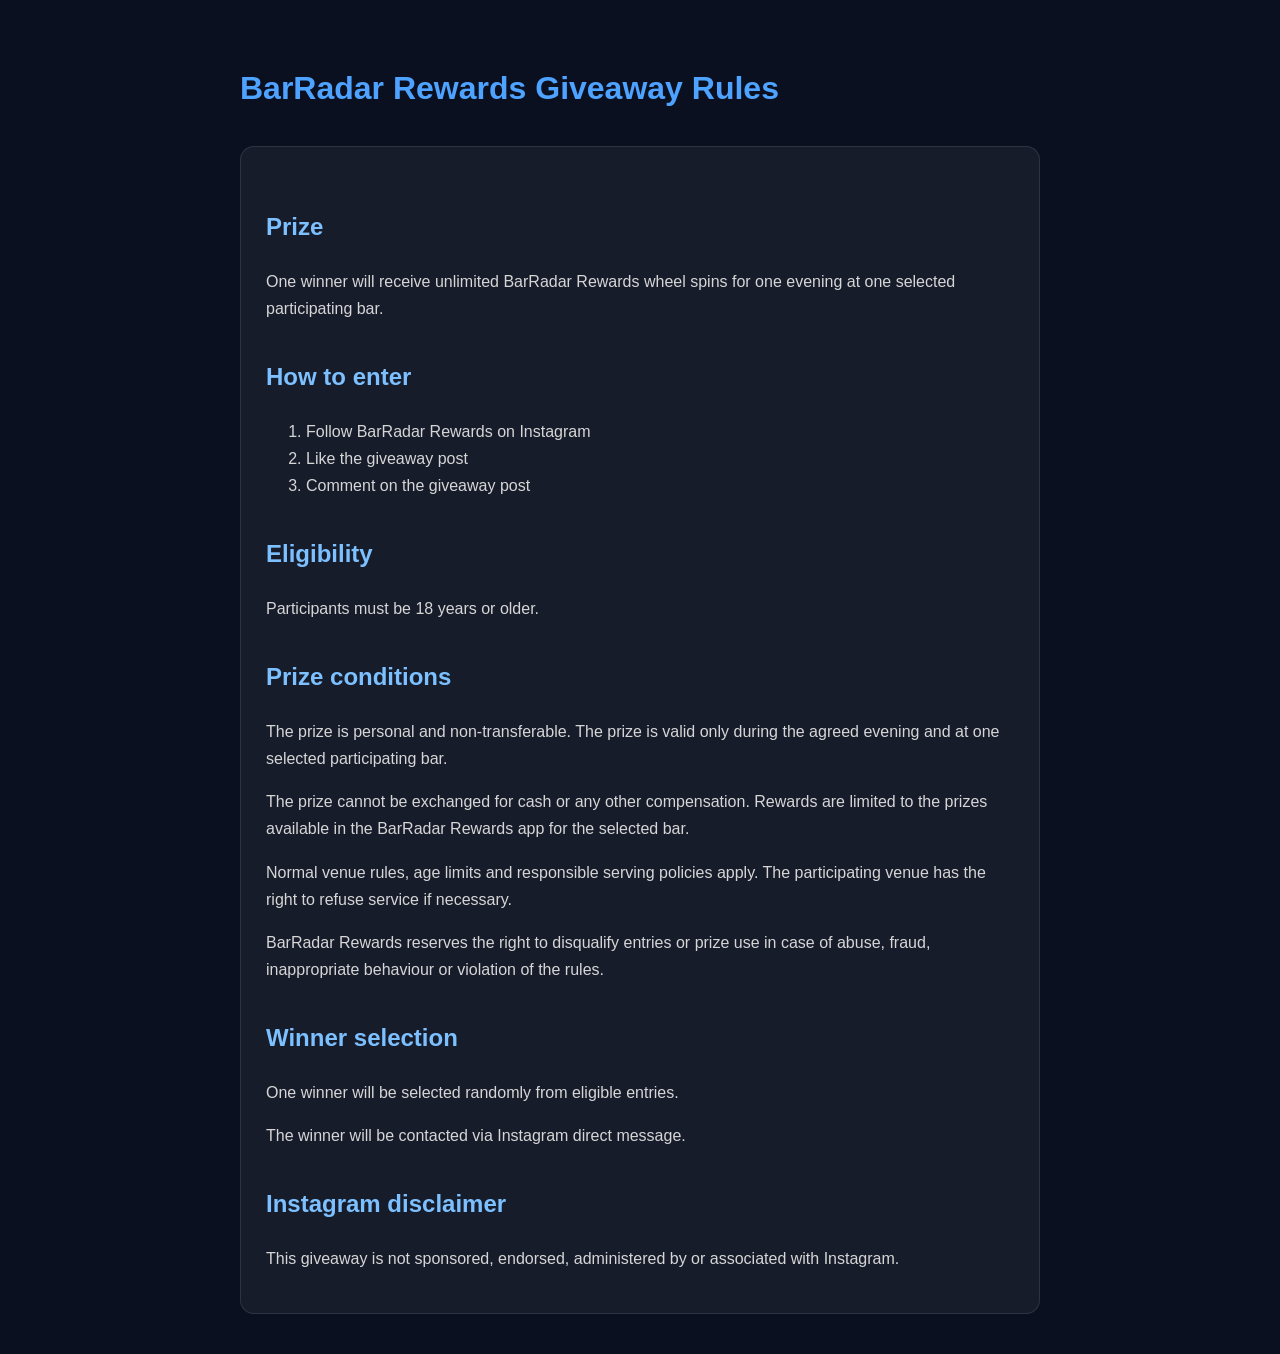
==== giveaway.html @ ea18601d "Create giveaway.html" ====
<!DOCTYPE html>
<html lang="en">
<head>
  <meta charset="UTF-8" />
  <meta name="viewport" content="width=device-width, initial-scale=1.0"/>
  <title>BarRadar Rewards Giveaway Rules</title>

  <style>
    body {
      background: #0b1020;
      color: white;
      font-family: Arial, sans-serif;
      line-height: 1.7;
      margin: 0;
      padding: 40px 20px;
    }

    .container {
      max-width: 800px;
      margin: auto;
    }

    h1 {
      color: #4da3ff;
      margin-bottom: 30px;
    }

    h2 {
      color: #7cc0ff;
      margin-top: 35px;
    }

    p, li {
      color: #d6d6d6;
    }

    a {
      color: #4da3ff;
    }

    .box {
      background: rgba(255,255,255,0.05);
      border: 1px solid rgba(255,255,255,0.1);
      border-radius: 14px;
      padding: 25px;
      margin-top: 20px;
    }
  </style>
</head>

<body>

<div class="container">

  <h1>BarRadar Rewards Giveaway Rules</h1>

  <div class="box">

    <h2>Prize</h2>
    <p>
      One winner will receive unlimited BarRadar Rewards wheel spins
      for one evening at one selected participating bar.
    </p>

    <h2>How to enter</h2>
    <ol>
      <li>Follow BarRadar Rewards on Instagram</li>
      <li>Like the giveaway post</li>
      <li>Comment on the giveaway post</li>
    </ol>

    <h2>Eligibility</h2>
    <p>Participants must be 18 years or older.</p>

    <h2>Prize conditions</h2>
    <p>
      The prize is personal and non-transferable.
      The prize is valid only during the agreed evening
      and at one selected participating bar.
    </p>

    <p>
      The prize cannot be exchanged for cash or any other compensation.
      Rewards are limited to the prizes available in the BarRadar Rewards app
      for the selected bar.
    </p>

    <p>
      Normal venue rules, age limits and responsible serving policies apply.
      The participating venue has the right to refuse service if necessary.
    </p>

    <p>
      BarRadar Rewards reserves the right to disqualify entries or prize use
      in case of abuse, fraud, inappropriate behaviour or violation of the rules.
    </p>

    <h2>Winner selection</h2>
    <p>
      One winner will be selected randomly from eligible entries.
    </p>

    <p>
      The winner will be contacted via Instagram direct message.
    </p>

    <h2>Instagram disclaimer</h2>
    <p>
      This giveaway is not sponsored, endorsed, administered by
      or associated with Instagram.
    </p>

  </div>

</div>

</body>
</html>
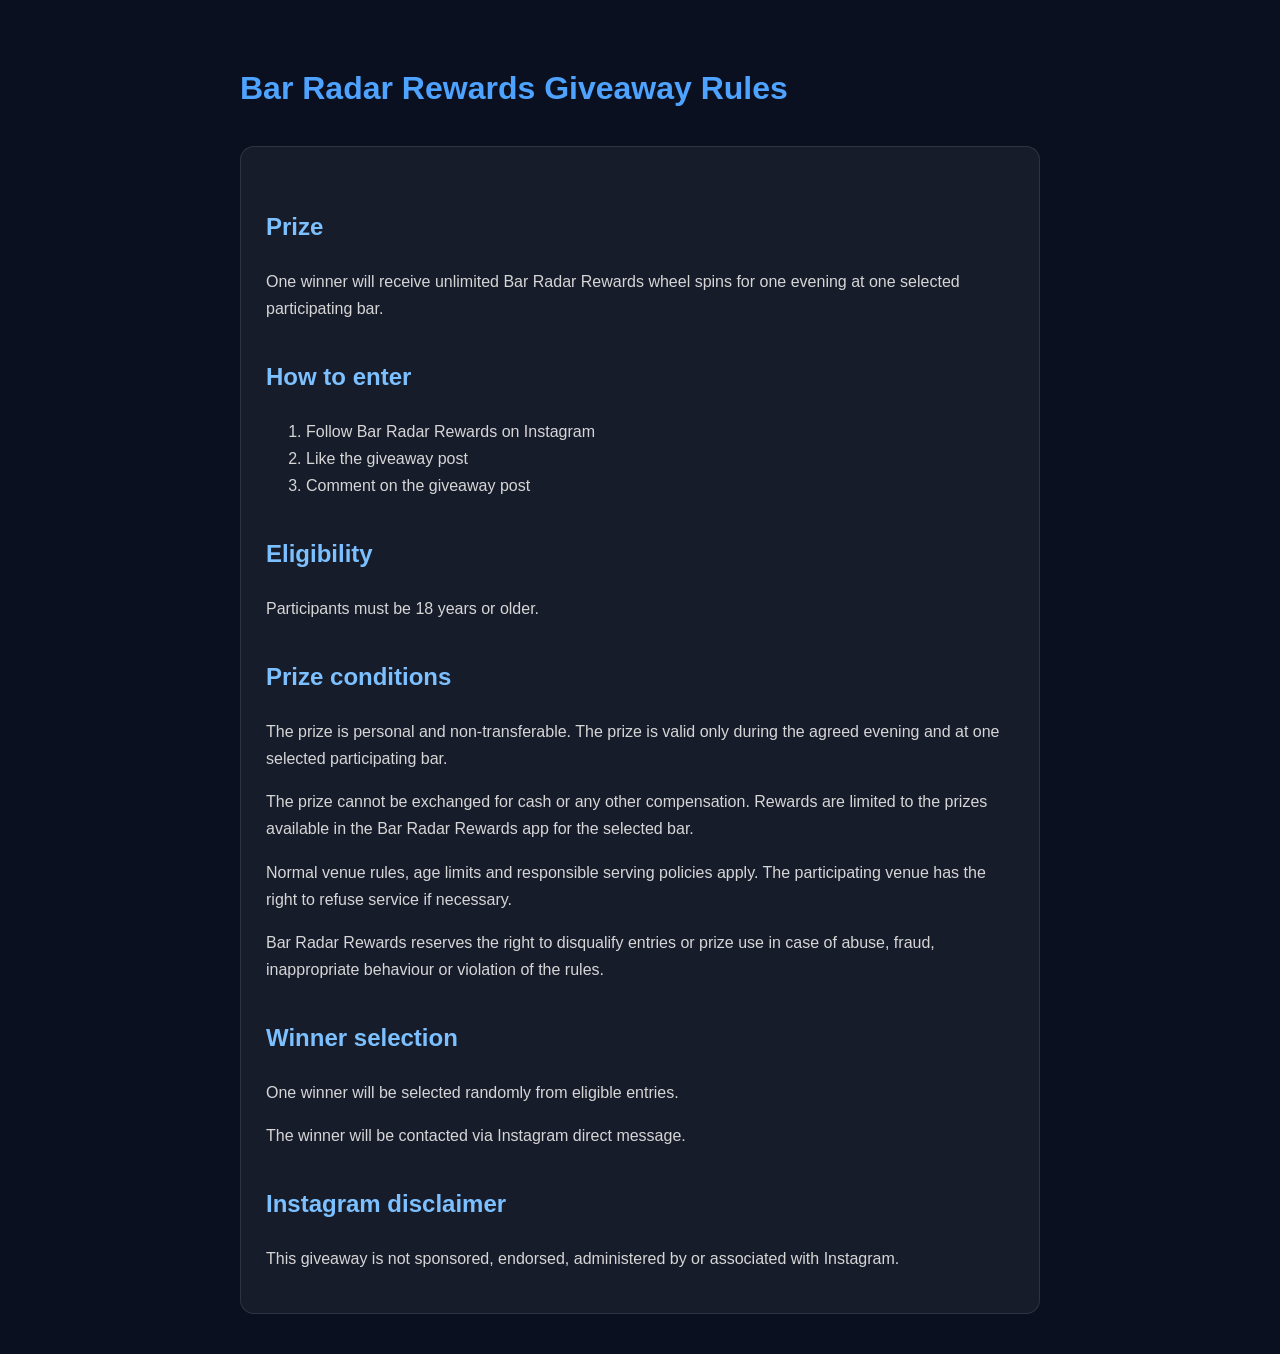
==== commit a9856937: "Update giveaway.html" ====
--- a/giveaway.html
+++ b/giveaway.html
@@ -3,7 +3,7 @@
 <head>
   <meta charset="UTF-8" />
   <meta name="viewport" content="width=device-width, initial-scale=1.0"/>
-  <title>BarRadar Rewards Giveaway Rules</title>
+  <title>Bar Radar Rewards Giveaway Rules</title>
 
   <style>
     body {
@@ -52,25 +52,27 @@
 
 <div class="container">
 
-  <h1>BarRadar Rewards Giveaway Rules</h1>
+  <h1>Bar Radar Rewards Giveaway Rules</h1>
 
   <div class="box">
 
     <h2>Prize</h2>
     <p>
-      One winner will receive unlimited BarRadar Rewards wheel spins
+      One winner will receive unlimited Bar Radar Rewards wheel spins
       for one evening at one selected participating bar.
     </p>
 
     <h2>How to enter</h2>
     <ol>
-      <li>Follow BarRadar Rewards on Instagram</li>
+      <li>Follow Bar Radar Rewards on Instagram</li>
       <li>Like the giveaway post</li>
       <li>Comment on the giveaway post</li>
     </ol>
 
     <h2>Eligibility</h2>
-    <p>Participants must be 18 years or older.</p>
+    <p>
+      Participants must be 18 years or older.
+    </p>
 
     <h2>Prize conditions</h2>
     <p>
@@ -81,8 +83,8 @@
 
     <p>
       The prize cannot be exchanged for cash or any other compensation.
-      Rewards are limited to the prizes available in the BarRadar Rewards app
-      for the selected bar.
+      Rewards are limited to the prizes available in the
+      Bar Radar Rewards app for the selected bar.
     </p>
 
     <p>
@@ -91,7 +93,7 @@
     </p>
 
     <p>
-      BarRadar Rewards reserves the right to disqualify entries or prize use
+      Bar Radar Rewards reserves the right to disqualify entries or prize use
       in case of abuse, fraud, inappropriate behaviour or violation of the rules.
     </p>
 
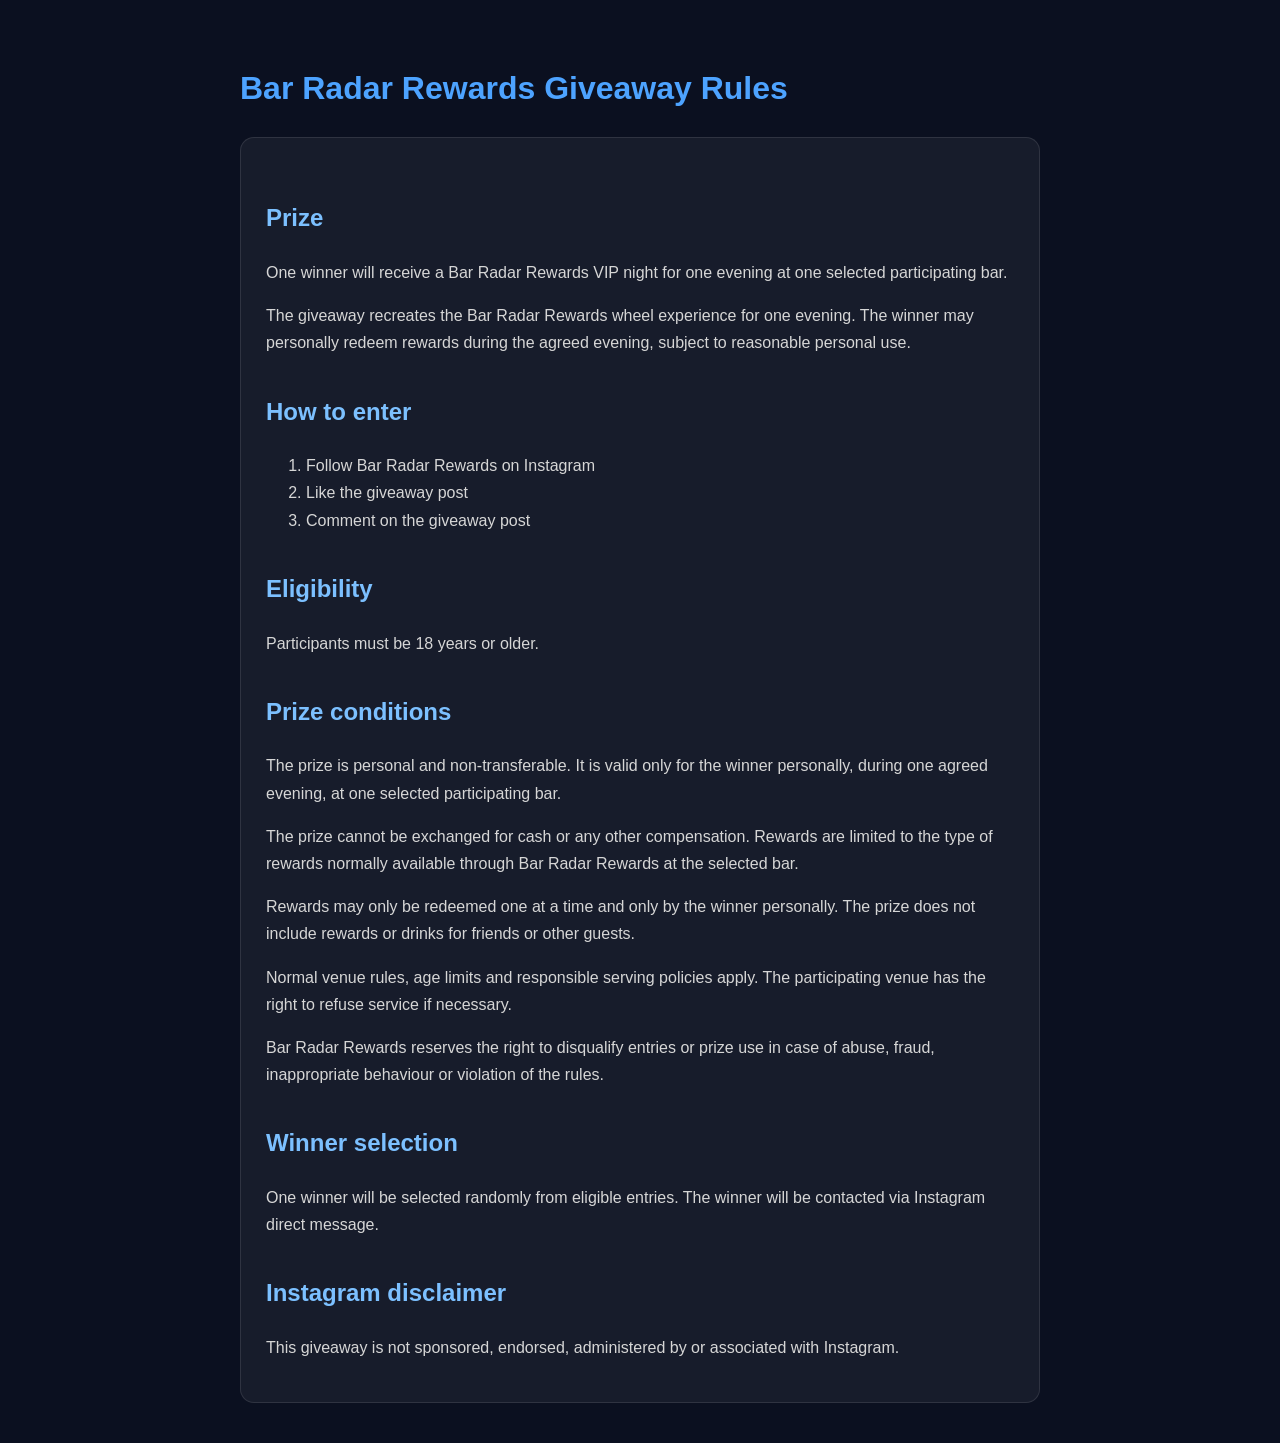
==== commit 1bcead67: "Update giveaway.html" ====
--- a/giveaway.html
+++ b/giveaway.html
@@ -4,7 +4,6 @@
   <meta charset="UTF-8" />
   <meta name="viewport" content="width=device-width, initial-scale=1.0"/>
   <title>Bar Radar Rewards Giveaway Rules</title>
-
   <style>
     body {
       background: #0b1020;
@@ -14,30 +13,10 @@
       margin: 0;
       padding: 40px 20px;
     }
-
-    .container {
-      max-width: 800px;
-      margin: auto;
-    }
-
-    h1 {
-      color: #4da3ff;
-      margin-bottom: 30px;
-    }
-
-    h2 {
-      color: #7cc0ff;
-      margin-top: 35px;
-    }
-
-    p, li {
-      color: #d6d6d6;
-    }
-
-    a {
-      color: #4da3ff;
-    }
-
+    .container { max-width: 800px; margin: auto; }
+    h1 { color: #4da3ff; }
+    h2 { color: #7cc0ff; margin-top: 35px; }
+    p, li { color: #d6d6d6; }
     .box {
       background: rgba(255,255,255,0.05);
       border: 1px solid rgba(255,255,255,0.1);
@@ -49,17 +28,20 @@
 </head>
 
 <body>
-
 <div class="container">
-
   <h1>Bar Radar Rewards Giveaway Rules</h1>
 
   <div class="box">
-
     <h2>Prize</h2>
     <p>
-      One winner will receive unlimited Bar Radar Rewards wheel spins
-      for one evening at one selected participating bar.
+      One winner will receive a Bar Radar Rewards VIP night for one evening
+      at one selected participating bar.
+    </p>
+
+    <p>
+      The giveaway recreates the Bar Radar Rewards wheel experience for one evening.
+      The winner may personally redeem rewards during the agreed evening,
+      subject to reasonable personal use.
     </p>
 
     <h2>How to enter</h2>
@@ -70,21 +52,24 @@
     </ol>
 
     <h2>Eligibility</h2>
-    <p>
-      Participants must be 18 years or older.
-    </p>
+    <p>Participants must be 18 years or older.</p>
 
     <h2>Prize conditions</h2>
     <p>
       The prize is personal and non-transferable.
-      The prize is valid only during the agreed evening
-      and at one selected participating bar.
+      It is valid only for the winner personally, during one agreed evening,
+      at one selected participating bar.
     </p>
 
     <p>
       The prize cannot be exchanged for cash or any other compensation.
-      Rewards are limited to the prizes available in the
-      Bar Radar Rewards app for the selected bar.
+      Rewards are limited to the type of rewards normally available through
+      Bar Radar Rewards at the selected bar.
+    </p>
+
+    <p>
+      Rewards may only be redeemed one at a time and only by the winner personally.
+      The prize does not include rewards or drinks for friends or other guests.
     </p>
 
     <p>
@@ -100,9 +85,6 @@
     <h2>Winner selection</h2>
     <p>
       One winner will be selected randomly from eligible entries.
-    </p>
-
-    <p>
       The winner will be contacted via Instagram direct message.
     </p>
 
@@ -111,10 +93,7 @@
       This giveaway is not sponsored, endorsed, administered by
       or associated with Instagram.
     </p>
-
   </div>
-
 </div>
-
 </body>
 </html>
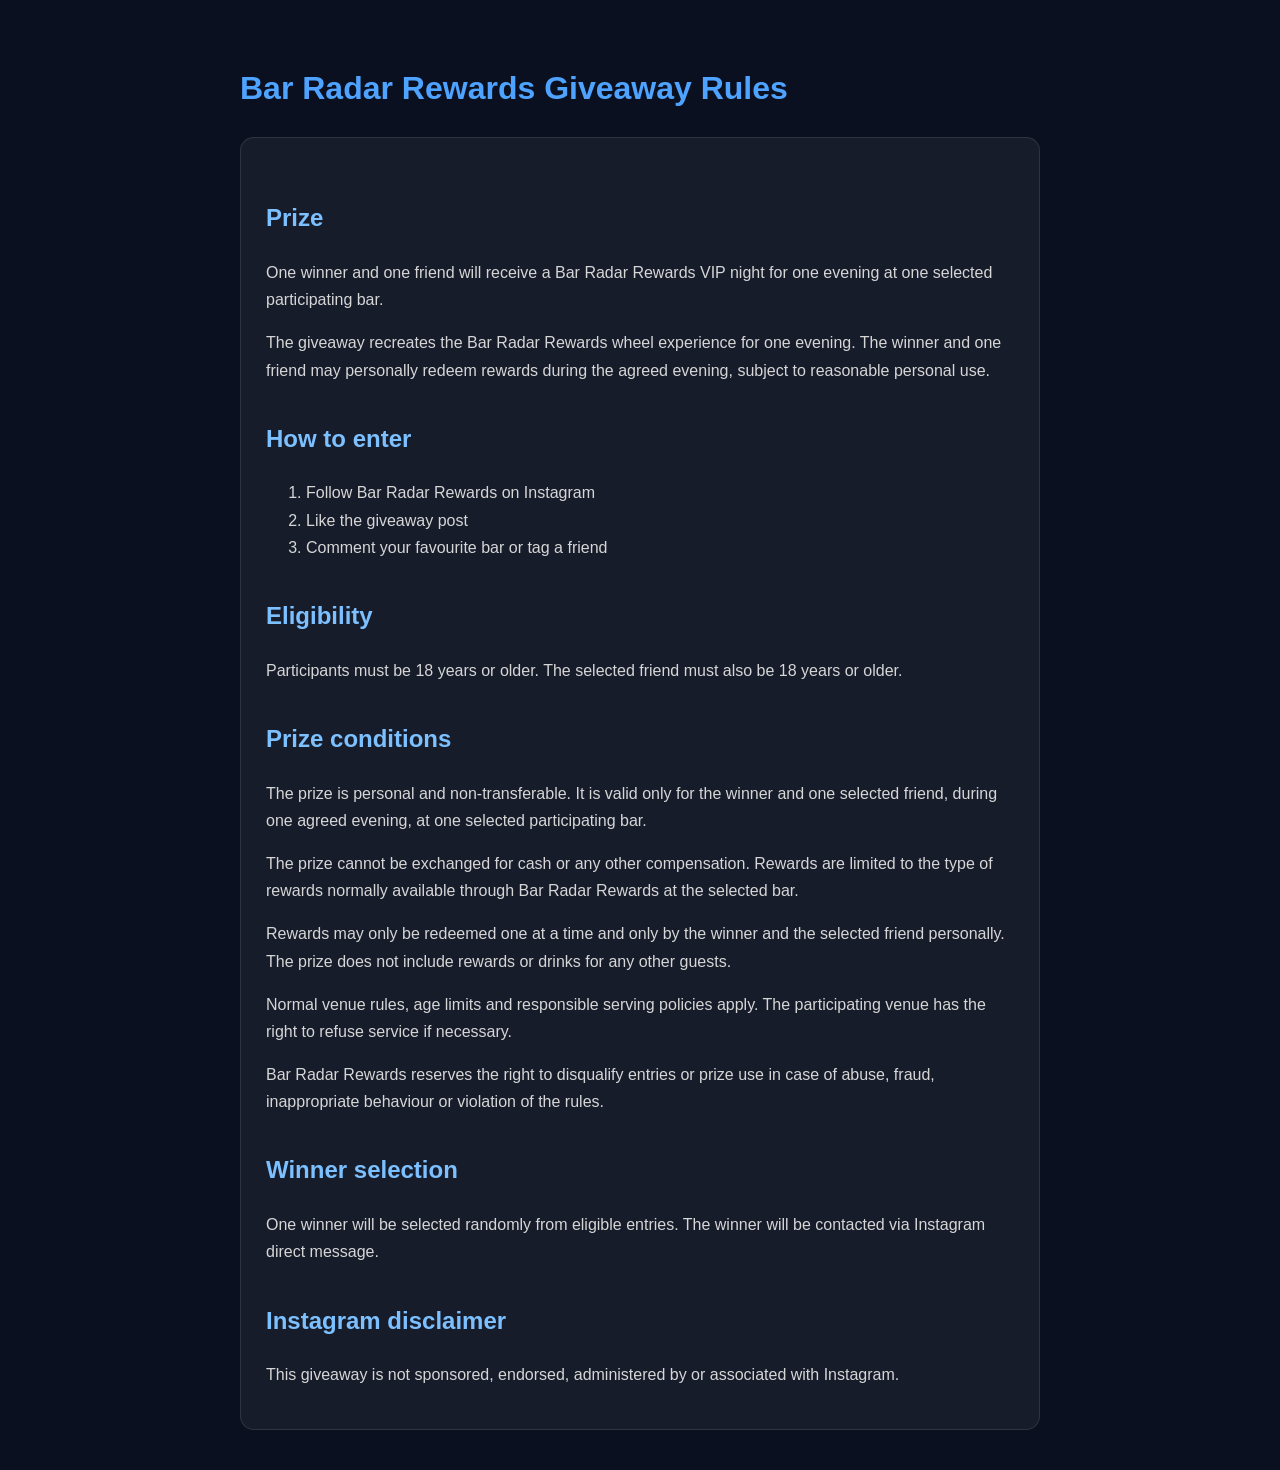
==== commit 1732984d: "Update giveaway.html" ====
--- a/giveaway.html
+++ b/giveaway.html
@@ -34,13 +34,13 @@
   <div class="box">
     <h2>Prize</h2>
     <p>
-      One winner will receive a Bar Radar Rewards VIP night for one evening
-      at one selected participating bar.
+      One winner and one friend will receive a Bar Radar Rewards VIP night
+      for one evening at one selected participating bar.
     </p>
 
     <p>
       The giveaway recreates the Bar Radar Rewards wheel experience for one evening.
-      The winner may personally redeem rewards during the agreed evening,
+      The winner and one friend may personally redeem rewards during the agreed evening,
       subject to reasonable personal use.
     </p>
 
@@ -48,17 +48,20 @@
     <ol>
       <li>Follow Bar Radar Rewards on Instagram</li>
       <li>Like the giveaway post</li>
-      <li>Comment on the giveaway post</li>
+      <li>Comment your favourite bar or tag a friend</li>
     </ol>
 
     <h2>Eligibility</h2>
-    <p>Participants must be 18 years or older.</p>
+    <p>
+      Participants must be 18 years or older. The selected friend must also be
+      18 years or older.
+    </p>
 
     <h2>Prize conditions</h2>
     <p>
-      The prize is personal and non-transferable.
-      It is valid only for the winner personally, during one agreed evening,
-      at one selected participating bar.
+      The prize is personal and non-transferable. It is valid only for the
+      winner and one selected friend, during one agreed evening, at one selected
+      participating bar.
     </p>
 
     <p>
@@ -68,8 +71,9 @@
     </p>
 
     <p>
-      Rewards may only be redeemed one at a time and only by the winner personally.
-      The prize does not include rewards or drinks for friends or other guests.
+      Rewards may only be redeemed one at a time and only by the winner and the
+      selected friend personally. The prize does not include rewards or drinks
+      for any other guests.
     </p>
 
     <p>
@@ -84,8 +88,8 @@
 
     <h2>Winner selection</h2>
     <p>
-      One winner will be selected randomly from eligible entries.
-      The winner will be contacted via Instagram direct message.
+      One winner will be selected randomly from eligible entries. The winner
+      will be contacted via Instagram direct message.
     </p>
 
     <h2>Instagram disclaimer</h2>
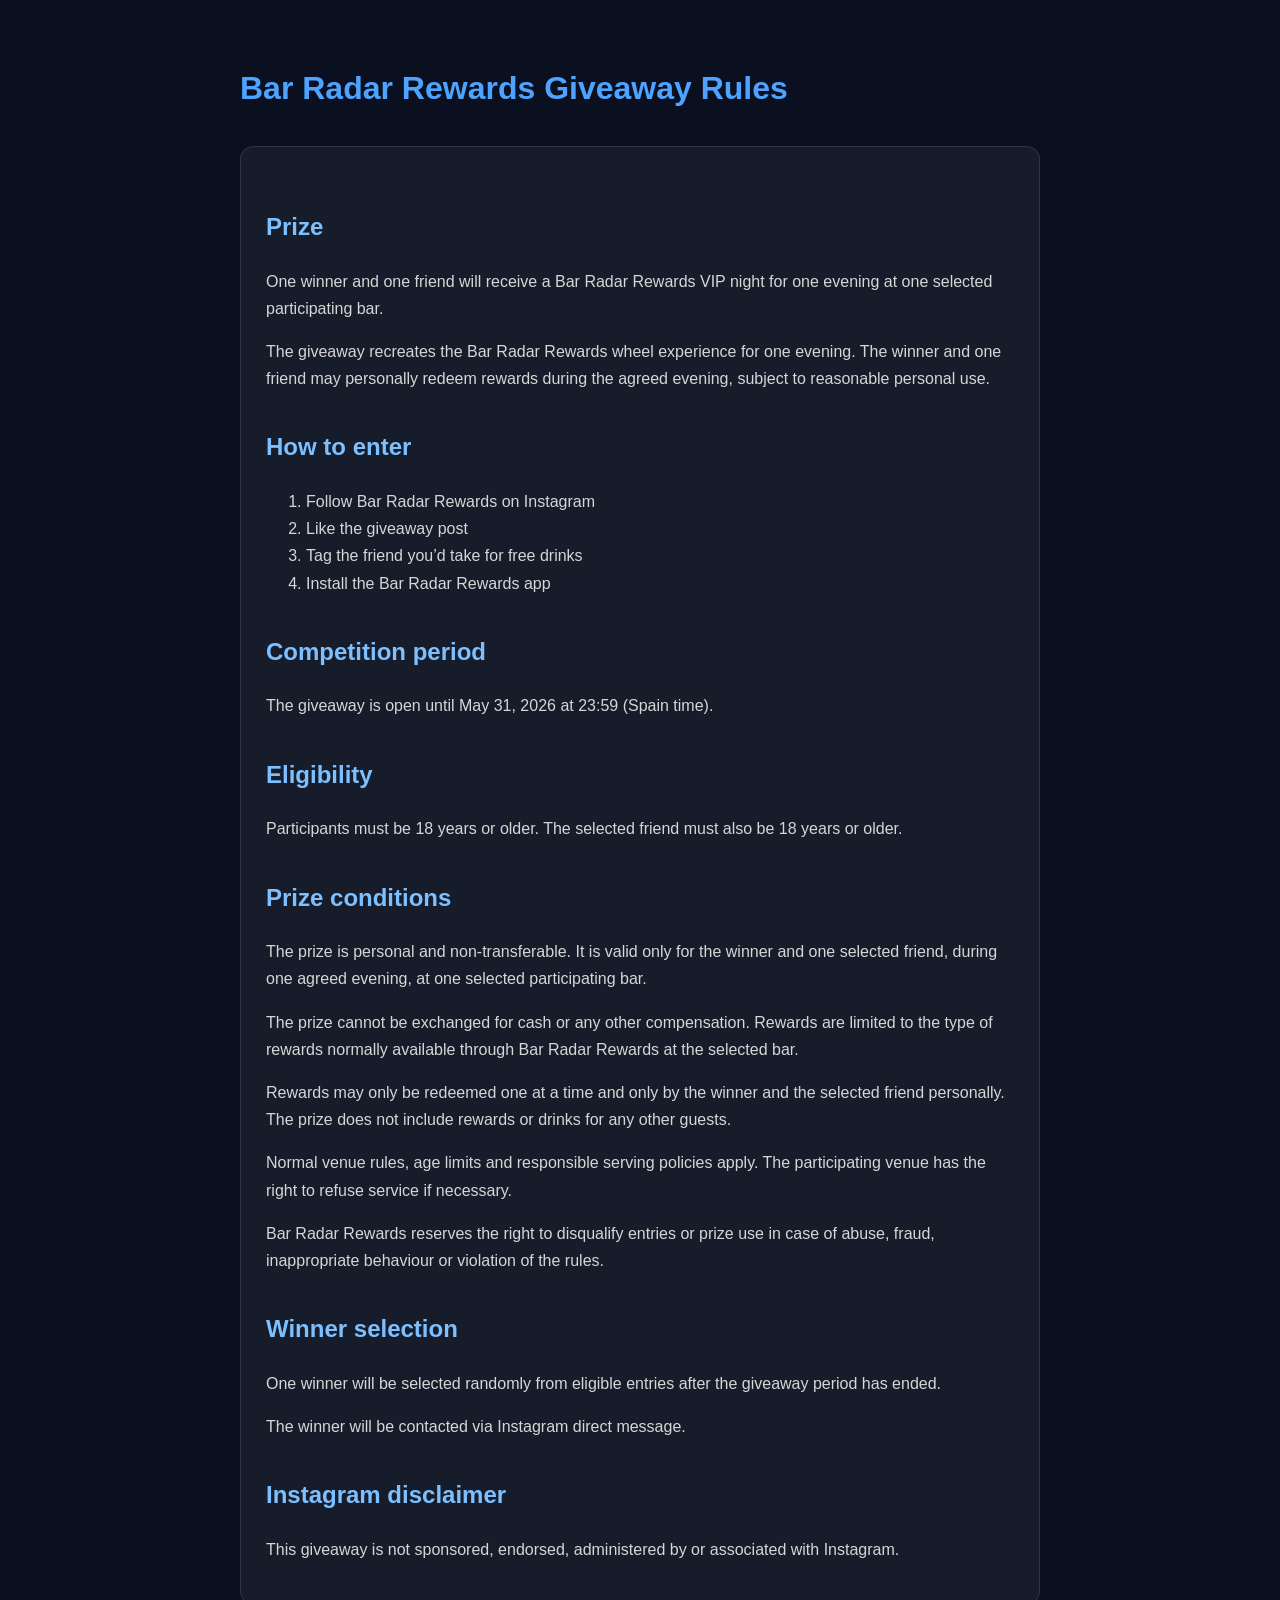
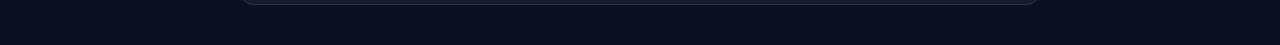
==== commit 2f30506a: "Update giveaway.html" ====
--- a/giveaway.html
+++ b/giveaway.html
@@ -4,6 +4,7 @@
   <meta charset="UTF-8" />
   <meta name="viewport" content="width=device-width, initial-scale=1.0"/>
   <title>Bar Radar Rewards Giveaway Rules</title>
+
   <style>
     body {
       background: #0b1020;
@@ -13,10 +14,26 @@
       margin: 0;
       padding: 40px 20px;
     }
-    .container { max-width: 800px; margin: auto; }
-    h1 { color: #4da3ff; }
-    h2 { color: #7cc0ff; margin-top: 35px; }
-    p, li { color: #d6d6d6; }
+
+    .container {
+      max-width: 800px;
+      margin: auto;
+    }
+
+    h1 {
+      color: #4da3ff;
+      margin-bottom: 30px;
+    }
+
+    h2 {
+      color: #7cc0ff;
+      margin-top: 35px;
+    }
+
+    p, li {
+      color: #d6d6d6;
+    }
+
     .box {
       background: rgba(255,255,255,0.05);
       border: 1px solid rgba(255,255,255,0.1);
@@ -24,15 +41,23 @@
       padding: 25px;
       margin-top: 20px;
     }
+
+    a {
+      color: #4da3ff;
+    }
   </style>
 </head>
 
 <body>
+
 <div class="container">
+
   <h1>Bar Radar Rewards Giveaway Rules</h1>
 
   <div class="box">
+
     <h2>Prize</h2>
+
     <p>
       One winner and one friend will receive a Bar Radar Rewards VIP night
       for one evening at one selected participating bar.
@@ -45,23 +70,34 @@
     </p>
 
     <h2>How to enter</h2>
+
     <ol>
       <li>Follow Bar Radar Rewards on Instagram</li>
       <li>Like the giveaway post</li>
-      <li>Comment your favourite bar or tag a friend</li>
+      <li>Tag the friend you’d take for free drinks</li>
+      <li>Install the Bar Radar Rewards app</li>
     </ol>
 
+    <h2>Competition period</h2>
+
+    <p>
+      The giveaway is open until May 31, 2026 at 23:59 (Spain time).
+    </p>
+
     <h2>Eligibility</h2>
+
     <p>
-      Participants must be 18 years or older. The selected friend must also be
-      18 years or older.
+      Participants must be 18 years or older.
+      The selected friend must also be 18 years or older.
     </p>
 
     <h2>Prize conditions</h2>
+
     <p>
-      The prize is personal and non-transferable. It is valid only for the
-      winner and one selected friend, during one agreed evening, at one selected
-      participating bar.
+      The prize is personal and non-transferable.
+      It is valid only for the winner and one selected friend,
+      during one agreed evening,
+      at one selected participating bar.
     </p>
 
     <p>
@@ -71,9 +107,9 @@
     </p>
 
     <p>
-      Rewards may only be redeemed one at a time and only by the winner and the
-      selected friend personally. The prize does not include rewards or drinks
-      for any other guests.
+      Rewards may only be redeemed one at a time and only by the winner
+      and the selected friend personally.
+      The prize does not include rewards or drinks for any other guests.
     </p>
 
     <p>
@@ -87,17 +123,26 @@
     </p>
 
     <h2>Winner selection</h2>
+
     <p>
-      One winner will be selected randomly from eligible entries. The winner
-      will be contacted via Instagram direct message.
+      One winner will be selected randomly from eligible entries
+      after the giveaway period has ended.
+    </p>
+
+    <p>
+      The winner will be contacted via Instagram direct message.
     </p>
 
     <h2>Instagram disclaimer</h2>
+
     <p>
       This giveaway is not sponsored, endorsed, administered by
       or associated with Instagram.
     </p>
+
   </div>
+
 </div>
+
 </body>
 </html>
